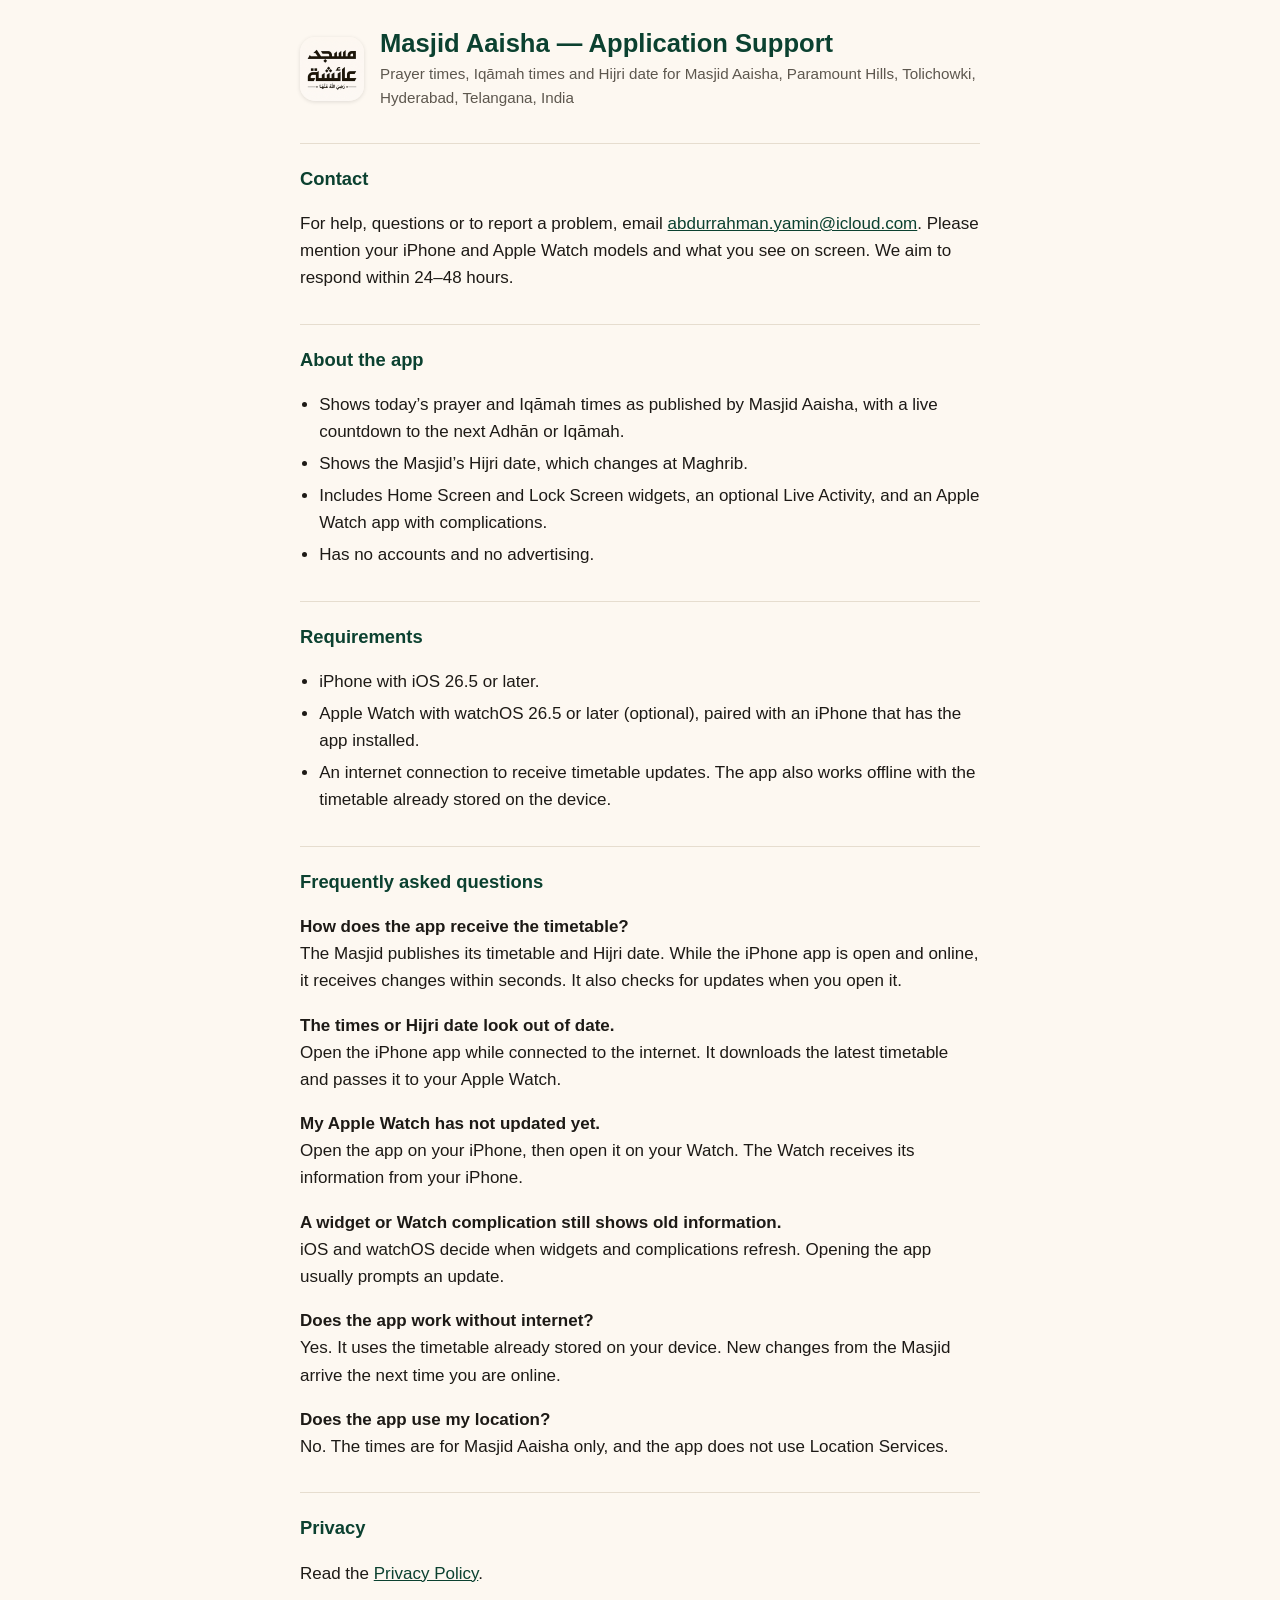
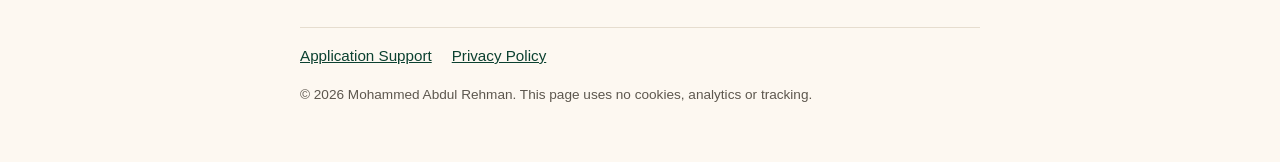
==== index.html @ ed0b7693 "Publish Masjid Aaisha support and privacy policy pages Co-Authored-By: Claude Opus 5.5 <noreply@anth" ====
<!doctype html>
<html lang="en">
<head>
<meta charset="utf-8">
<meta name="viewport" content="width=device-width, initial-scale=1">
<title>Masjid Aaisha — Application Support</title>
<meta name="description" content="Help and contact for the Masjid Aaisha app for iPhone and Apple Watch.">
<link rel="stylesheet" href="style.css">
</head>
<body>
<main>
<header>
  <img src="app-icon.png" alt="Masjid Aaisha app icon">
  <div>
    <h1>Masjid Aaisha — Application Support</h1>
    <p class="sub">Prayer times, Iqāmah times and Hijri date for Masjid Aaisha, Paramount Hills, Tolichowki, Hyderabad, Telangana, India</p>
  </div>
</header>

<h2>Contact</h2>
<p>For help, questions or to report a problem, email <a href="mailto:abdurrahman.yamin@icloud.com">abdurrahman.yamin@icloud.com</a>. Please mention your iPhone and Apple Watch models and what you see on screen. We aim to respond within 24–48 hours.</p>

<h2>About the app</h2>
<ul>
  <li>Shows today’s prayer and Iqāmah times as published by Masjid Aaisha, with a live countdown to the next Adhān or Iqāmah.</li>
  <li>Shows the Masjid’s Hijri date, which changes at Maghrib.</li>
  <li>Includes Home Screen and Lock Screen widgets, an optional Live Activity, and an Apple Watch app with complications.</li>
  <li>Has no accounts and no advertising.</li>
</ul>

<h2>Requirements</h2>
<ul>
  <li>iPhone with iOS 26.5 or later.</li>
  <li>Apple Watch with watchOS 26.5 or later (optional), paired with an iPhone that has the app installed.</li>
  <li>An internet connection to receive timetable updates. The app also works offline with the timetable already stored on the device.</li>
</ul>

<h2>Frequently asked questions</h2>
<p><strong>How does the app receive the timetable?</strong><br>
The Masjid publishes its timetable and Hijri date. While the iPhone app is open and online, it receives changes within seconds. It also checks for updates when you open it.</p>
<p><strong>The times or Hijri date look out of date.</strong><br>
Open the iPhone app while connected to the internet. It downloads the latest timetable and passes it to your Apple Watch.</p>
<p><strong>My Apple Watch has not updated yet.</strong><br>
Open the app on your iPhone, then open it on your Watch. The Watch receives its information from your iPhone.</p>
<p><strong>A widget or Watch complication still shows old information.</strong><br>
iOS and watchOS decide when widgets and complications refresh. Opening the app usually prompts an update.</p>
<p><strong>Does the app work without internet?</strong><br>
Yes. It uses the timetable already stored on your device. New changes from the Masjid arrive the next time you are online.</p>
<p><strong>Does the app use my location?</strong><br>
No. The times are for Masjid Aaisha only, and the app does not use Location Services.</p>

<h2>Privacy</h2>
<p>Read the <a href="privacy.html">Privacy Policy</a>.</p>

<nav><a href="index.html">Application Support</a><a href="privacy.html">Privacy Policy</a></nav>
<footer>© 2026 Mohammed Abdul Rehman. This page uses no cookies, analytics or tracking.</footer>
</main>
</body>
</html>
---- style.css ----
:root { --ivory:#fdf8f1; --ink:#1d1a16; --muted:#5d574e; --emerald:#0b4130; --gold:#a8812f; --line:#e6ddcf; }
* { box-sizing: border-box; }
html { -webkit-text-size-adjust: 100%; }
body { margin: 0; background: var(--ivory); color: var(--ink);
  font: 17px/1.6 -apple-system, BlinkMacSystemFont, "Segoe UI", Roboto, "Helvetica Neue", Arial, sans-serif; }
main { max-width: 720px; margin: 0 auto; padding: 28px 20px 56px; }
header { display: flex; align-items: center; gap: 16px; margin-bottom: 8px; }
header img { width: 64px; height: 64px; border-radius: 15px; box-shadow: 0 1px 4px rgba(0,0,0,.12); }
h1 { font-size: 1.6rem; line-height: 1.25; margin: 0; color: var(--emerald); }
.sub { margin: 2px 0 0; color: var(--muted); font-size: .95rem; }
h2 { font-size: 1.15rem; margin: 2rem 0 .5rem; color: var(--emerald); border-top: 1px solid var(--line); padding-top: 1.25rem; }
p, li { color: var(--ink); }
ul { padding-left: 1.2rem; }
li { margin: .3rem 0; }
.meta { color: var(--muted); font-size: .9rem; }
a { color: var(--emerald); }
nav { margin-top: 2.5rem; padding-top: 1rem; border-top: 1px solid var(--line); font-size: .95rem; }
nav a { margin-right: 1.25rem; }
footer { margin-top: 1rem; color: var(--muted); font-size: .85rem; }
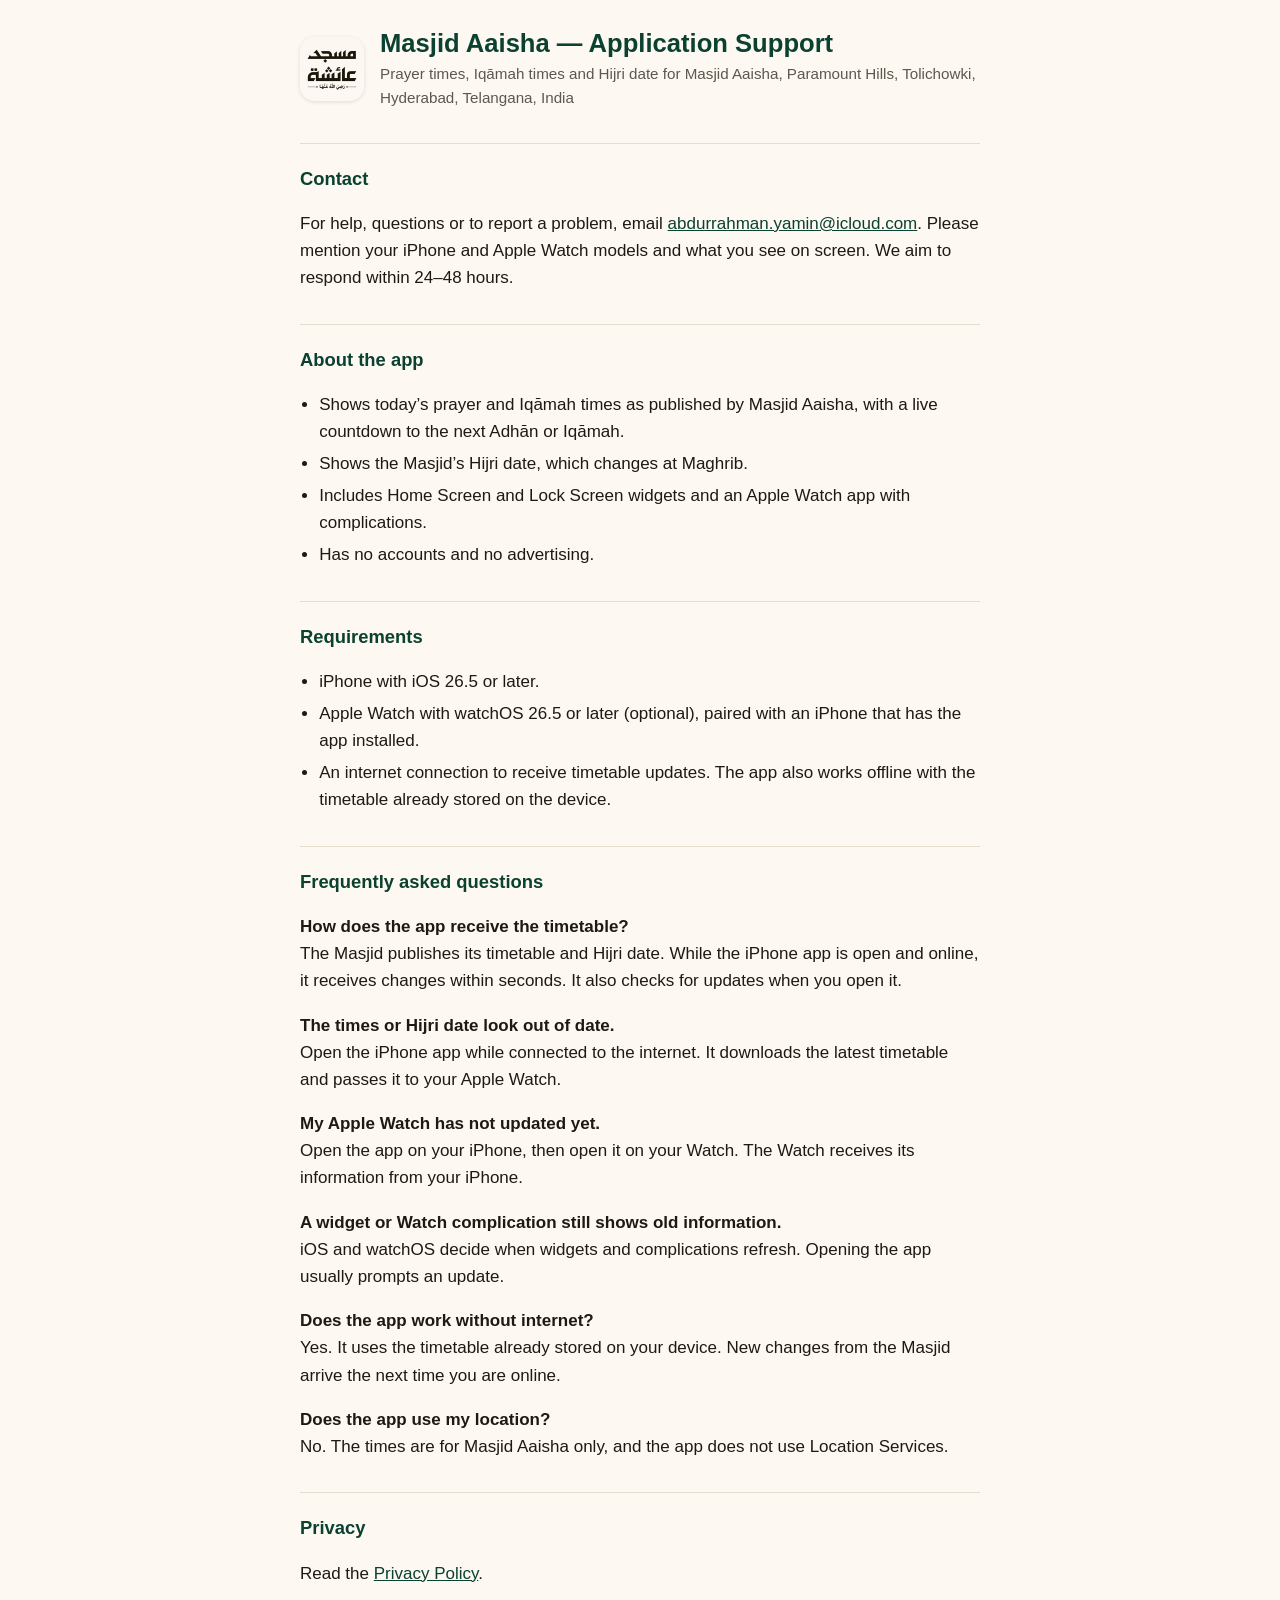
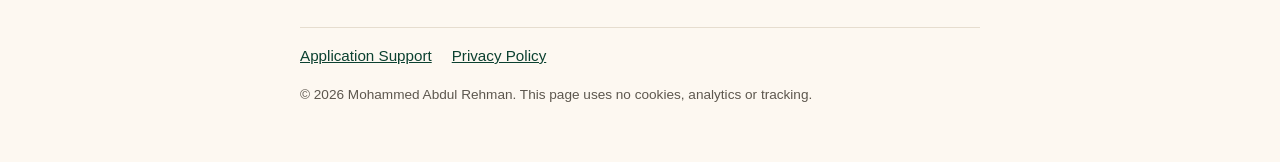
==== commit ea638d36: "Remove the discontinued Live Prayer Activity from the Support and Privacy Policy pages The app no lo" ====
--- a/index.html
+++ b/index.html
@@ -24,7 +24,7 @@
 <ul>
   <li>Shows today’s prayer and Iqāmah times as published by Masjid Aaisha, with a live countdown to the next Adhān or Iqāmah.</li>
   <li>Shows the Masjid’s Hijri date, which changes at Maghrib.</li>
-  <li>Includes Home Screen and Lock Screen widgets, an optional Live Activity, and an Apple Watch app with complications.</li>
+  <li>Includes Home Screen and Lock Screen widgets and an Apple Watch app with complications.</li>
   <li>Has no accounts and no advertising.</li>
 </ul>
 
